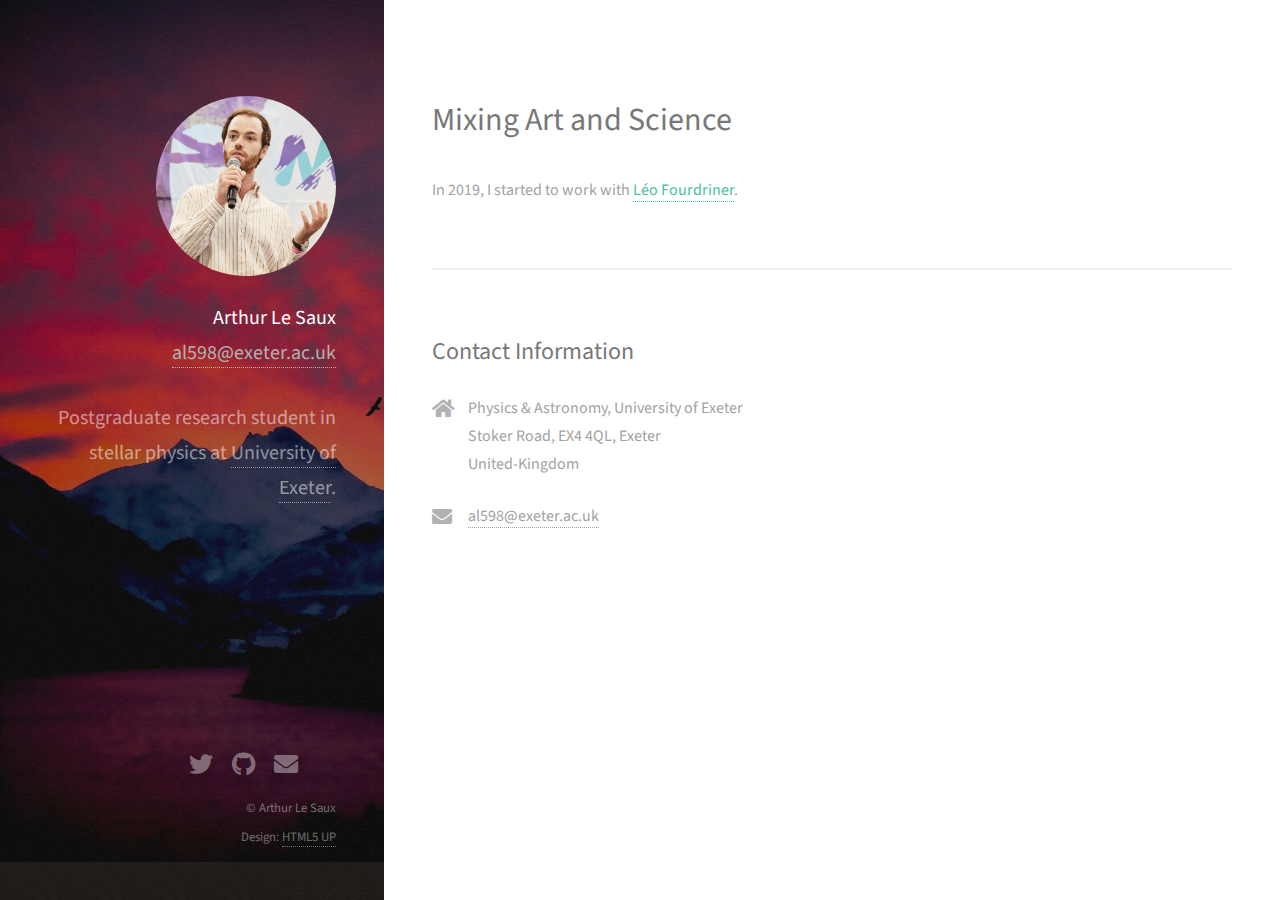
==== art_collab.html @ aef764c3 "Adds artistic collaboration section" ====
<!DOCTYPE HTML>
<!--
	Strata by HTML5 UP
	html5up.net | @ajlkn
	Free for personal and commercial use under the CCA 3.0 license (html5up.net/license)
-->
<html>
	<head>
		<title>Arthur Le Saux</title>
		<meta charset="utf-8" />
		<meta name="viewport" content="width=device-width, initial-scale=2, user-scalable=no" />
		<link rel="stylesheet" href="assets/css/main.css" />
	</head>
	<body class="is-preload">

		<!-- Header -->
			<header id="header">
				<div class="inner">
					<a href="./index.html" class="image avatar"><img src="images/me_murex.jpg" alt="" /></a>
					<h1><strong>Arthur Le Saux</strong><br />
					<p> <a href="mailto:al598@exeter.ac.uk">al598@exeter.ac.uk</a> </p>
					Postgraduate research student in  <br />
					stellar physics at <a href="http://emps.exeter.ac.uk/physics-astronomy/">University of Exeter</a>.</h1>
				</div>
			</header>

		<!-- Main -->
			<div id="main">

				<!-- One -->
					<section id="one">
						<header class="major">
							<h2>Mixing Art and Science</h2>
						<!-- 	<p> <a href="mailto:al598@exeter.ac.uk">al598@exeter.ac.uk</a> </p> -->
						</header>
						<p> In 2019, I started to work with <a href="https://leofourdrinier.fr/">Léo Fourdriner</a>. </p>
            <!--  <p>  </p>
						<ul class="actions">
							<li><a href="./CV_Arthur_LE_SAUX.pdf" class="button">CV</a></li> <li><a href="https://ui.adsabs.harvard.edu/search/q=author%3A%22Le%20Saux%2C%20A.%22&sort=date%20desc%2C%20bibcode%20desc&p_=0" class="button">Publications</a></li>
						</ul>
						-->
					</section>


				<!-- Two -->
					<!--
					<section id="article1">
						<h2>An asteroseismic expedition for the missing physics in stellar evolution</h2>
						<p><i><b>Le Saux A.</b>, Bellinger E. P., Basu S. et al. (in prep)</i></p>
            <p> To date, most methods used to perform inversions are linear. This can introduce errors, particularly for evolved stars. Thus we
							propose here a method based on non-linear inversion. Here we propose to build static stellar models with
							a flexible composition profile and to use a stellar evolution code to relax these models, i.e. to solve the full non-linear equations of
							stellar structure. The composition profiles that are compatible with the stellar oscillation data are sought using a Markov chain Monte
							Carlo (MCMC) method.
					 </p>
						<ul class="actions">
							<li><a href="https://kspa.soe.ucsc.edu/sites/default/files/KASP2021_report_project_Arthur_Le_Saux.pdf" class="button" target="_blank" rel="noopener noreferrer">Project report</a></li>
						</ul>
					</section>
					-->


				<!-- Three -->
					<section id="three">
						<h2>Contact Information</h2>
						<!-- <p>Accumsan pellentesque commodo blandit enim arcu non at amet id arcu magna. Accumsan orci faucibus id eu lorem semper nunc nisi lorem vulputate lorem neque lorem ipsum dolor.</p>
						<div class="row">
							<div class="col-8 col-12-small">
								<form method="post" action="#">
									<div class="row gtr-uniform gtr-50">
										<div class="col-6 col-12-xsmall"><input type="text" name="name" id="name" placeholder="Name" /></div>
										<div class="col-6 col-12-xsmall"><input type="email" name="email" id="email" placeholder="Email" /></div>
										<div class="col-12"><textarea name="message" id="message" placeholder="Message" rows="4"></textarea></div>
									</div>
								</form>
								<ul class="actions">
									<li><input type="submit" value="Send Message" /></li>
								</ul>
							</div>
						-->
							<div class="col-4 col-12-small">
								<ul class="labeled-icons">
									<li>
										<h3 class="icon solid fa-home"><span class="label">Address</span></h3>
										Physics & Astronomy, University of Exeter<br />
										Stoker Road, EX4 4QL, Exeter<br />
										United-Kingdom
									</li>
									<li>
										<!--
										<h3 class="icon solid fa-mobile-alt"><span class="label">Phone</span></h3>
										000-000-0000
									</li>
								-->
									<li>
										<h3 class="icon solid fa-envelope"><span class="label">Email</span></h3>
										<a href="mailto:al598@exeter.ac.uk">al598@exeter.ac.uk</a>
									</li>
								</ul>
							</div>
						</div>
					</section>

				<!-- Four -->
				<!--
					<section id="four">
						<h2>Elements</h2>

						<section>
							<h4>Text</h4>
							<p>This is <b>bold</b> and this is <strong>strong</strong>. This is <i>italic</i> and this is <em>emphasized</em>.
							This is <sup>superscript</sup> text and this is <sub>subscript</sub> text.
							This is <u>underlined</u> and this is code: <code>for (;;) { ... }</code>. Finally, <a href="#">this is a link</a>.</p>
							<hr />
							<header>
								<h4>Heading with a Subtitle</h4>
								<p>Lorem ipsum dolor sit amet nullam id egestas urna aliquam</p>
							</header>
							<p>Nunc lacinia ante nunc ac lobortis. Interdum adipiscing gravida odio porttitor sem non mi integer non faucibus ornare mi ut ante amet placerat aliquet. Volutpat eu sed ante lacinia sapien lorem accumsan varius montes viverra nibh in adipiscing blandit tempus accumsan.</p>
							<header>
								<h5>Heading with a Subtitle</h5>
								<p>Lorem ipsum dolor sit amet nullam id egestas urna aliquam</p>
							</header>
							<p>Nunc lacinia ante nunc ac lobortis. Interdum adipiscing gravida odio porttitor sem non mi integer non faucibus ornare mi ut ante amet placerat aliquet. Volutpat eu sed ante lacinia sapien lorem accumsan varius montes viverra nibh in adipiscing blandit tempus accumsan.</p>
							<hr />
							<h2>Heading Level 2</h2>
							<h3>Heading Level 3</h3>
							<h4>Heading Level 4</h4>
							<h5>Heading Level 5</h5>
							<h6>Heading Level 6</h6>
							<hr />
							<h5>Blockquote</h5>
							<blockquote>Fringilla nisl. Donec accumsan interdum nisi, quis tincidunt felis sagittis eget tempus euismod. Vestibulum ante ipsum primis in faucibus vestibulum. Blandit adipiscing eu felis iaculis volutpat ac adipiscing accumsan faucibus. Vestibulum ante ipsum primis in faucibus lorem ipsum dolor sit amet nullam adipiscing eu felis.</blockquote>
							<h5>Preformatted</h5>
							<pre><code>i = 0;

while (!deck.isInOrder()) {
print 'Iteration ' + i;
deck.shuffle();
i++;
}

print 'It took ' + i + ' iterations to sort the deck.';</code></pre>
						</section>

						<section>
							<h4>Lists</h4>
							<div class="row">
								<div class="col-6 col-12-xsmall">
									<h5>Unordered</h5>
									<ul>
										<li>Dolor pulvinar etiam magna etiam.</li>
										<li>Sagittis adipiscing lorem eleifend.</li>
										<li>Felis enim feugiat dolore viverra.</li>
									</ul>
									<h5>Alternate</h5>
									<ul class="alt">
										<li>Dolor pulvinar etiam magna etiam.</li>
										<li>Sagittis adipiscing lorem eleifend.</li>
										<li>Felis enim feugiat dolore viverra.</li>
									</ul>
								</div>
								<div class="col-6 col-12-xsmall">
									<h5>Ordered</h5>
									<ol>
										<li>Dolor pulvinar etiam magna etiam.</li>
										<li>Etiam vel felis at lorem sed viverra.</li>
										<li>Felis enim feugiat dolore viverra.</li>
										<li>Dolor pulvinar etiam magna etiam.</li>
										<li>Etiam vel felis at lorem sed viverra.</li>
										<li>Felis enim feugiat dolore viverra.</li>
									</ol>
									<h5>Icons</h5>
									<ul class="icons">
										<li><a href="#" class="icon brands fa-twitter"><span class="label">Twitter</span></a></li>
										<li><a href="#" class="icon brands fa-facebook-f"><span class="label">Facebook</span></a></li>
										<li><a href="#" class="icon brands fa-instagram"><span class="label">Instagram</span></a></li>
										<li><a href="#" class="icon brands fa-github"><span class="label">Github</span></a></li>
										<li><a href="#" class="icon brands fa-dribbble"><span class="label">Dribbble</span></a></li>
										<li><a href="#" class="icon brands fa-tumblr"><span class="label">Tumblr</span></a></li>
									</ul>
								</div>
							</div>
							<h5>Actions</h5>
							<ul class="actions">
								<li><a href="#" class="button primary">Default</a></li>
								<li><a href="#" class="button">Default</a></li>
							</ul>
							<ul class="actions small">
								<li><a href="#" class="button primary small">Small</a></li>
								<li><a href="#" class="button small">Small</a></li>
							</ul>
							<div class="row">
								<div class="col-6 col-12-small">
									<ul class="actions stacked">
										<li><a href="#" class="button primary">Default</a></li>
										<li><a href="#" class="button">Default</a></li>
									</ul>
								</div>
								<div class="col-6 col-12-small">
									<ul class="actions stacked">
										<li><a href="#" class="button primary small">Small</a></li>
										<li><a href="#" class="button small">Small</a></li>
									</ul>
								</div>
								<div class="col-6 col-12-small">
									<ul class="actions stacked">
										<li><a href="#" class="button primary fit">Default</a></li>
										<li><a href="#" class="button fit">Default</a></li>
									</ul>
								</div>
								<div class="col-6 col-12-small">
									<ul class="actions stacked">
										<li><a href="#" class="button primary small fit">Small</a></li>
										<li><a href="#" class="button small fit">Small</a></li>
									</ul>
								</div>
							</div>
						</section>

						<section>
							<h4>Table</h4>
							<h5>Default</h5>
							<div class="table-wrapper">
								<table>
									<thead>
										<tr>
											<th>Name</th>
											<th>Description</th>
											<th>Price</th>
										</tr>
									</thead>
									<tbody>
										<tr>
											<td>Item One</td>
											<td>Ante turpis integer aliquet porttitor.</td>
											<td>29.99</td>
										</tr>
										<tr>
											<td>Item Two</td>
											<td>Vis ac commodo adipiscing arcu aliquet.</td>
											<td>19.99</td>
										</tr>
										<tr>
											<td>Item Three</td>
											<td> Morbi faucibus arcu accumsan lorem.</td>
											<td>29.99</td>
										</tr>
										<tr>
											<td>Item Four</td>
											<td>Vitae integer tempus condimentum.</td>
											<td>19.99</td>
										</tr>
										<tr>
											<td>Item Five</td>
											<td>Ante turpis integer aliquet porttitor.</td>
											<td>29.99</td>
										</tr>
									</tbody>
									<tfoot>
										<tr>
											<td colspan="2"></td>
											<td>100.00</td>
										</tr>
									</tfoot>
								</table>
							</div>

							<h5>Alternate</h5>
							<div class="table-wrapper">
								<table class="alt">
									<thead>
										<tr>
											<th>Name</th>
											<th>Description</th>
											<th>Price</th>
										</tr>
									</thead>
									<tbody>
										<tr>
											<td>Item One</td>
											<td>Ante turpis integer aliquet porttitor.</td>
											<td>29.99</td>
										</tr>
										<tr>
											<td>Item Two</td>
											<td>Vis ac commodo adipiscing arcu aliquet.</td>
											<td>19.99</td>
										</tr>
										<tr>
											<td>Item Three</td>
											<td> Morbi faucibus arcu accumsan lorem.</td>
											<td>29.99</td>
										</tr>
										<tr>
											<td>Item Four</td>
											<td>Vitae integer tempus condimentum.</td>
											<td>19.99</td>
										</tr>
										<tr>
											<td>Item Five</td>
											<td>Ante turpis integer aliquet porttitor.</td>
											<td>29.99</td>
										</tr>
									</tbody>
									<tfoot>
										<tr>
											<td colspan="2"></td>
											<td>100.00</td>
										</tr>
									</tfoot>
								</table>
							</div>
						</section>

						<section>
							<h4>Buttons</h4>
							<ul class="actions">
								<li><a href="#" class="button primary">Primary</a></li>
								<li><a href="#" class="button">Default</a></li>
							</ul>
							<ul class="actions">
								<li><a href="#" class="button large">Large</a></li>
								<li><a href="#" class="button">Default</a></li>
								<li><a href="#" class="button small">Small</a></li>
							</ul>
							<ul class="actions fit">
								<li><a href="#" class="button primary fit">Fit</a></li>
								<li><a href="#" class="button fit">Fit</a></li>
							</ul>
							<ul class="actions fit small">
								<li><a href="#" class="button primary fit small">Fit + Small</a></li>
								<li><a href="#" class="button fit small">Fit + Small</a></li>
							</ul>
							<ul class="actions">
								<li><a href="#" class="button primary icon solid fa-download">Icon</a></li>
								<li><a href="#" class="button icon solid fa-download">Icon</a></li>
							</ul>
							<ul class="actions">
								<li><span class="button primary disabled">Primary</span></li>
								<li><span class="button disabled">Default</span></li>
							</ul>
						</section>

						<section>
							<h4>Form</h4>
							<form method="post" action="#">
								<div class="row gtr-uniform gtr-50">
									<div class="col-6 col-12-xsmall">
										<input type="text" name="demo-name" id="demo-name" value="" placeholder="Name" />
									</div>
									<div class="col-6 col-12-xsmall">
										<input type="email" name="demo-email" id="demo-email" value="" placeholder="Email" />
									</div>
									<div class="col-12">
										<select name="demo-category" id="demo-category">
											<option value="">- Category -</option>
											<option value="1">Manufacturing</option>
											<option value="1">Shipping</option>
											<option value="1">Administration</option>
											<option value="1">Human Resources</option>
										</select>
									</div>
									<div class="col-4 col-12-small">
										<input type="radio" id="demo-priority-low" name="demo-priority" checked>
										<label for="demo-priority-low">Low Priority</label>
									</div>
									<div class="col-4 col-12-small">
										<input type="radio" id="demo-priority-normal" name="demo-priority">
										<label for="demo-priority-normal">Normal Priority</label>
									</div>
									<div class="col-4 col-12-small">
										<input type="radio" id="demo-priority-high" name="demo-priority">
										<label for="demo-priority-high">High Priority</label>
									</div>
									<div class="col-6 col-12-small">
										<input type="checkbox" id="demo-copy" name="demo-copy">
										<label for="demo-copy">Email me a copy of this message</label>
									</div>
									<div class="col-6 col-12-small">
										<input type="checkbox" id="demo-human" name="demo-human" checked>
										<label for="demo-human">I am a human and not a robot</label>
									</div>
									<div class="col-12">
										<textarea name="demo-message" id="demo-message" placeholder="Enter your message" rows="6"></textarea>
									</div>
									<div class="col-12">
										<ul class="actions">
											<li><input type="submit" value="Send Message" class="primary" /></li>
											<li><input type="reset" value="Reset" /></li>
										</ul>
									</div>
								</div>
							</form>
						</section>

						<section>
							<h4>Image</h4>
							<h5>Fit</h5>
							<div class="box alt">
								<div class="row gtr-50 gtr-uniform">
									<div class="col-12"><span class="image fit"><img src="images/fulls/05.jpg" alt="" /></span></div>
									<div class="col-4"><span class="image fit"><img src="images/thumbs/01.jpg" alt="" /></span></div>
									<div class="col-4"><span class="image fit"><img src="images/thumbs/02.jpg" alt="" /></span></div>
									<div class="col-4"><span class="image fit"><img src="images/thumbs/03.jpg" alt="" /></span></div>
									<div class="col-4"><span class="image fit"><img src="images/thumbs/04.jpg" alt="" /></span></div>
									<div class="col-4"><span class="image fit"><img src="images/thumbs/05.jpg" alt="" /></span></div>
									<div class="col-4"><span class="image fit"><img src="images/thumbs/06.jpg" alt="" /></span></div>
									<div class="col-4"><span class="image fit"><img src="images/thumbs/03.jpg" alt="" /></span></div>
									<div class="col-4"><span class="image fit"><img src="images/thumbs/02.jpg" alt="" /></span></div>
									<div class="col-4"><span class="image fit"><img src="images/thumbs/01.jpg" alt="" /></span></div>
								</div>
							</div>
							<h5>Left &amp; Right</h5>
							<p><span class="image left"><img src="images/avatar.jpg" alt="" /></span>Fringilla nisl. Donec accumsan interdum nisi, quis tincidunt felis sagittis eget. tempus euismod. Vestibulum ante ipsum primis in faucibus vestibulum. Blandit adipiscing eu felis iaculis volutpat ac adipiscing accumsan eu faucibus. Integer ac pellentesque praesent tincidunt felis sagittis eget. tempus euismod. Vestibulum ante ipsum primis in faucibus vestibulum. Blandit adipiscing eu felis iaculis volutpat ac adipiscing accumsan eu faucibus. Integer ac pellentesque praesent. Donec accumsan interdum nisi, quis tincidunt felis sagittis eget. tempus euismod. Vestibulum ante ipsum primis in faucibus vestibulum. Blandit adipiscing eu felis iaculis volutpat ac adipiscing accumsan eu faucibus. Integer ac pellentesque praesent tincidunt felis sagittis eget. tempus euismod. Vestibulum ante ipsum primis in faucibus vestibulum. Blandit adipiscing eu felis iaculis volutpat ac adipiscing accumsan eu faucibus. Integer ac pellentesque praesent.</p>
							<p><span class="image right"><img src="images/avatar.jpg" alt="" /></span>Fringilla nisl. Donec accumsan interdum nisi, quis tincidunt felis sagittis eget. tempus euismod. Vestibulum ante ipsum primis in faucibus vestibulum. Blandit adipiscing eu felis iaculis volutpat ac adipiscing accumsan eu faucibus. Integer ac pellentesque praesent tincidunt felis sagittis eget. tempus euismod. Vestibulum ante ipsum primis in faucibus vestibulum. Blandit adipiscing eu felis iaculis volutpat ac adipiscing accumsan eu faucibus. Integer ac pellentesque praesent. Donec accumsan interdum nisi, quis tincidunt felis sagittis eget. tempus euismod. Vestibulum ante ipsum primis in faucibus vestibulum. Blandit adipiscing eu felis iaculis volutpat ac adipiscing accumsan eu faucibus. Integer ac pellentesque praesent tincidunt felis sagittis eget. tempus euismod. Vestibulum ante ipsum primis in faucibus vestibulum. Blandit adipiscing eu felis iaculis volutpat ac adipiscing accumsan eu faucibus. Integer ac pellentesque praesent.</p>
						</section>

					</section>
				-->

			</div>

		<!-- Footer -->
			<footer id="footer">
				<div class="inner">
					<ul class="icons">
						<li><a href="https://twitter.com/arthurlsx" class="icon brands fa-twitter"><span class="label">Twitter</span></a></li>
						<li><a href="https://github.com/arthurlesaux" class="icon brands fa-github"><span class="label">Github</span></a></li>
						<!--<li><a href="#" class="icon brands fa-dribbble"><span class="label">Dribbble</span></a></li>-->
						<li><a href="mailto:al598@exeter.ac.uk" class="icon solid fa-envelope"><span class="label">Email</span></a></li>
						<li><a style="orcid.logo.icon.svg" href="https://orcid.org/0000-0002-6686-7956"><i class="icon orcid.logo.icon.svg"></i> </a></li>
						<li><a href="https://orcid.org/0000-0002-6686-7956" target=_blank rel=noopener aria-label=orcid><i class="ai ai-orcid big-icon"></i></a></li>
					</ul>
					<ul class="copyright">
						<li>&copy; Arthur Le Saux</li><li>Design: <a href="http://html5up.net">HTML5 UP</a></li>
					</ul>
				</div>
			</footer>

		<!-- Scripts -->
			<script src="assets/js/jquery.min.js"></script>
			<script src="assets/js/jquery.poptrox.min.js"></script>
			<script src="assets/js/browser.min.js"></script>
			<script src="assets/js/breakpoints.min.js"></script>
			<script src="assets/js/util.js"></script>
			<script src="assets/js/main.js"></script>

	</body>
</html>
---- assets/css/main.css ----
@import url("fontawesome-all.min.css");
@import url("https://fonts.googleapis.com/css?family=Source+Sans+Pro:400,400italic");

/*
	Strata by HTML5 UP
	html5up.net | @ajlkn
	Free for personal and commercial use under the CCA 3.0 license (html5up.net/license)
*/

html, body, div, span, applet, object,
iframe, h1, h2, h3, h4, h5, h6, p, blockquote,
pre, a, abbr, acronym, address, big, cite,
code, del, dfn, em, img, ins, kbd, q, s, samp,
small, strike, strong, sub, sup, tt, var, b,
u, i, center, dl, dt, dd, ol, ul, li, fieldset,
form, label, legend, table, caption, tbody,
tfoot, thead, tr, th, td, article, aside,
canvas, details, embed, figure, figcaption,
footer, header, hgroup, menu, nav, output, ruby,
section, summary, time, mark, audio, video {
	margin: 0;
	padding: 0;
	border: 0;
	font-size: 100%;
	font: inherit;
	vertical-align: baseline;}

article, aside, details, figcaption, figure,
footer, header, hgroup, menu, nav, section {
	display: block;}

body {
	line-height: 1;
}

ol, ul {
	list-style: none;
}

blockquote, q {
	quotes: none;
}

	blockquote:before, blockquote:after, q:before, q:after {
		content: '';
		content: none;
	}

table {
	border-collapse: collapse;
	border-spacing: 0;
}

body {
	-webkit-text-size-adjust: none;
}

mark {
	background-color: transparent;
	color: inherit;
}

input::-moz-focus-inner {
	border: 0;
	padding: 0;
}

input, select, textarea {
	-moz-appearance: none;
	-webkit-appearance: none;
	-ms-appearance: none;
	appearance: none;
}

/* Basic */

	html {
		box-sizing: border-box;
	}

	*, *:before, *:after {
		box-sizing: inherit;
	}

	body {
		background: #fff;
	}

		body.is-preload *, body.is-preload *:before, body.is-preload *:after {
			-moz-animation: none !important;
			-webkit-animation: none !important;
			-ms-animation: none !important;
			animation: none !important;
			-moz-transition: none !important;
			-webkit-transition: none !important;
			-ms-transition: none !important;
			transition: none !important;
		}

	body, input, select, textarea {
		color: #a2a2a2;
		font-family: "Source Sans Pro", Helvetica, sans-serif;
		font-size: 16pt;
		font-weight: 400;
		line-height: 1.75em;
	}

	a {
		-moz-transition: color 0.2s ease-in-out, border-color 0.2s ease-in-out;
		-webkit-transition: color 0.2s ease-in-out, border-color 0.2s ease-in-out;
		-ms-transition: color 0.2s ease-in-out, border-color 0.2s ease-in-out;
		transition: color 0.2s ease-in-out, border-color 0.2s ease-in-out;
		border-bottom: dotted 1px;
		color: #49bf9d;
		text-decoration: none;
	}

		a:hover {
			border-bottom-color: transparent;
			color: #49bf9d !important;
			text-decoration: none;
		}

	strong, b {
		color: #787878;
		font-weight: 400;
	}

	em, i {
		font-style: italic;
	}

	p {
		margin: 0 0 2em 0;
	}

	h1, h2, h3, h4, h5, h6 {
		color: #787878;
		font-weight: 400;
		line-height: 1em;
		margin: 0 0 1em 0;
	}

		h1 a, h2 a, h3 a, h4 a, h5 a, h6 a {
			color: inherit;
			text-decoration: none;
		}

	h1 {
		font-size: 2em;
		line-height: 1.5em;
	}

	h2 {
		font-size: 1.5em;
		line-height: 1.5em;
	}

	h3 {
		font-size: 1.25em;
		line-height: 1.5em;
	}

	h4 {
		font-size: 1.1em;
		line-height: 1.5em;
	}

	h5 {
		font-size: 0.9em;
		line-height: 1.5em;
	}

	h6 {
		font-size: 0.7em;
		line-height: 1.5em;
	}

	sub {
		font-size: 0.8em;
		position: relative;
		top: 0.5em;
	}

	sup {
		font-size: 0.8em;
		position: relative;
		top: -0.5em;
	}

	hr {
		border: 0;
		border-bottom: solid 2px #efefef;
		margin: 2em 0;
	}

		hr.major {
			margin: 3em 0;
		}

	blockquote {
		border-left: solid 6px #efefef;
		font-style: italic;
		margin: 0 0 2em 0;
		padding: 0.5em 0 0.5em 1.5em;
	}

	code {
		background: #f7f7f7;
		border-radius: 0.35em;
		border: solid 2px #efefef;
		font-family: "Courier New", monospace;
		font-size: 0.9em;
		margin: 0 0.25em;
		padding: 0.25em 0.65em;
	}

	pre {
		-webkit-overflow-scrolling: touch;
		font-family: "Courier New", monospace;
		font-size: 0.9em;
		margin: 0 0 2em 0;
	}

		pre code {
			display: block;
			line-height: 1.75em;
			padding: 1em 1.5em;
			overflow-x: auto;
		}

	.align-left {
		text-align: left;
	}

	.align-center {
		text-align: center;
	}

	.align-right {
		text-align: right;
	}

/* Container */

	.container {
		margin: 0 auto;
		max-width: calc(100% - 4em);
		width: 100%;
	}

		.container.xsmall {
			width: 25%;
		}

		.container.small {
			width: 50%;
		}

		.container.medium {
			width: 75%;
		}

		.container.large {
			width: 125%;
		}

		.container.xlarge {
			width: 150%;
		}

		.container.max {
			width: 100%;
		}

		@media screen and (max-width: 980px) {

			.container {
				width: 100% !important;
				max-width: 100% !important;
			}

		}

		@media screen and (max-width: 480px) {

			.container {
				max-width: calc(100% - 3em);
			}

		}

/* Row */

	.row {
		display: flex;
		flex-wrap: wrap;
		box-sizing: border-box;
		align-items: stretch;
	}

		.row > * {
			box-sizing: border-box;
		}

		.row.gtr-uniform > * > :last-child {
			margin-bottom: 0;
		}

		.row.aln-left {
			justify-content: flex-start;
		}

		.row.aln-center {
			justify-content: center;
		}

		.row.aln-right {
			justify-content: flex-end;
		}

		.row.aln-top {
			align-items: flex-start;
		}

		.row.aln-middle {
			align-items: center;
		}

		.row.aln-bottom {
			align-items: flex-end;
		}

		.row > .imp {
			order: -1;
		}

		.row > .col-1 {
			width: 8.33333%;
		}

		.row > .off-1 {
			margin-left: 8.33333%;
		}

		.row > .col-2 {
			width: 16.66667%;
		}

		.row > .off-2 {
			margin-left: 16.66667%;
		}

		.row > .col-3 {
			width: 25%;
		}

		.row > .off-3 {
			margin-left: 25%;
		}

		.row > .col-4 {
			width: 33.33333%;
		}

		.row > .off-4 {
			margin-left: 33.33333%;
		}

		.row > .col-5 {
			width: 41.66667%;
		}

		.row > .off-5 {
			margin-left: 41.66667%;
		}

		.row > .col-6 {
			width: 50%;
		}

		.row > .off-6 {
			margin-left: 50%;
		}

		.row > .col-7 {
			width: 58.33333%;
		}

		.row > .off-7 {
			margin-left: 58.33333%;
		}

		.row > .col-8 {
			width: 66.66667%;
		}

		.row > .off-8 {
			margin-left: 66.66667%;
		}

		.row > .col-9 {
			width: 75%;
		}

		.row > .off-9 {
			margin-left: 75%;
		}

		.row > .col-10 {
			width: 83.33333%;
		}

		.row > .off-10 {
			margin-left: 83.33333%;
		}

		.row > .col-11 {
			width: 91.66667%;
		}

		.row > .off-11 {
			margin-left: 91.66667%;
		}

		.row > .col-12 {
			width: 100%;
		}

		.row > .off-12 {
			margin-left: 100%;
		}

		.row.gtr-0 {
			margin-top: 0;
			margin-left: 0em;
		}

			.row.gtr-0 > * {
				padding: 0 0 0 0em;
			}

			.row.gtr-0.gtr-uniform {
				margin-top: 0em;
			}

				.row.gtr-0.gtr-uniform > * {
					padding-top: 0em;
				}

		.row.gtr-25 {
			margin-top: 0;
			margin-left: -0.625em;
		}

			.row.gtr-25 > * {
				padding: 0 0 0 0.625em;
			}

			.row.gtr-25.gtr-uniform {
				margin-top: -0.625em;
			}

				.row.gtr-25.gtr-uniform > * {
					padding-top: 0.625em;
				}

		.row.gtr-50 {
			margin-top: 0;
			margin-left: -1.25em;
		}

			.row.gtr-50 > * {
				padding: 0 0 0 1.25em;
			}

			.row.gtr-50.gtr-uniform {
				margin-top: -1.25em;
			}

				.row.gtr-50.gtr-uniform > * {
					padding-top: 1.25em;
				}

		.row {
			margin-top: 0;
			margin-left: -2.5em;
		}

			.row > * {
				padding: 0 0 0 2.5em;
			}

			.row.gtr-uniform {
				margin-top: -2.5em;
			}

				.row.gtr-uniform > * {
					padding-top: 2.5em;
				}

		.row.gtr-150 {
			margin-top: 0;
			margin-left: -3.75em;
		}

			.row.gtr-150 > * {
				padding: 0 0 0 3.75em;
			}

			.row.gtr-150.gtr-uniform {
				margin-top: -3.75em;
			}

				.row.gtr-150.gtr-uniform > * {
					padding-top: 3.75em;
				}

		.row.gtr-200 {
			margin-top: 0;
			margin-left: -5em;
		}

			.row.gtr-200 > * {
				padding: 0 0 0 5em;
			}

			.row.gtr-200.gtr-uniform {
				margin-top: -5em;
			}

				.row.gtr-200.gtr-uniform > * {
					padding-top: 5em;
				}

		@media screen and (max-width: 1800px) {

			.row {
				display: flex;
				flex-wrap: wrap;
				box-sizing: border-box;
				align-items: stretch;
			}

				.row > * {
					box-sizing: border-box;
				}

				.row.gtr-uniform > * > :last-child {
					margin-bottom: 0;
				}

				.row.aln-left {
					justify-content: flex-start;
				}

				.row.aln-center {
					justify-content: center;
				}

				.row.aln-right {
					justify-content: flex-end;
				}

				.row.aln-top {
					align-items: flex-start;
				}

				.row.aln-middle {
					align-items: center;
				}

				.row.aln-bottom {
					align-items: flex-end;
				}

				.row > .imp-xlarge {
					order: -1;
				}

				.row > .col-1-xlarge {
					width: 8.33333%;
				}

				.row > .off-1-xlarge {
					margin-left: 8.33333%;
				}

				.row > .col-2-xlarge {
					width: 16.66667%;
				}

				.row > .off-2-xlarge {
					margin-left: 16.66667%;
				}

				.row > .col-3-xlarge {
					width: 25%;
				}

				.row > .off-3-xlarge {
					margin-left: 25%;
				}

				.row > .col-4-xlarge {
					width: 33.33333%;
				}

				.row > .off-4-xlarge {
					margin-left: 33.33333%;
				}

				.row > .col-5-xlarge {
					width: 41.66667%;
				}

				.row > .off-5-xlarge {
					margin-left: 41.66667%;
				}

				.row > .col-6-xlarge {
					width: 50%;
				}

				.row > .off-6-xlarge {
					margin-left: 50%;
				}

				.row > .col-7-xlarge {
					width: 58.33333%;
				}

				.row > .off-7-xlarge {
					margin-left: 58.33333%;
				}

				.row > .col-8-xlarge {
					width: 66.66667%;
				}

				.row > .off-8-xlarge {
					margin-left: 66.66667%;
				}

				.row > .col-9-xlarge {
					width: 75%;
				}

				.row > .off-9-xlarge {
					margin-left: 75%;
				}

				.row > .col-10-xlarge {
					width: 83.33333%;
				}

				.row > .off-10-xlarge {
					margin-left: 83.33333%;
				}

				.row > .col-11-xlarge {
					width: 91.66667%;
				}

				.row > .off-11-xlarge {
					margin-left: 91.66667%;
				}

				.row > .col-12-xlarge {
					width: 100%;
				}

				.row > .off-12-xlarge {
					margin-left: 100%;
				}

				.row.gtr-0 {
					margin-top: 0;
					margin-left: 0em;
				}

					.row.gtr-0 > * {
						padding: 0 0 0 0em;
					}

					.row.gtr-0.gtr-uniform {
						margin-top: 0em;
					}

						.row.gtr-0.gtr-uniform > * {
							padding-top: 0em;
						}

				.row.gtr-25 {
					margin-top: 0;
					margin-left: -0.625em;
				}

					.row.gtr-25 > * {
						padding: 0 0 0 0.625em;
					}

					.row.gtr-25.gtr-uniform {
						margin-top: -0.625em;
					}

						.row.gtr-25.gtr-uniform > * {
							padding-top: 0.625em;
						}

				.row.gtr-50 {
					margin-top: 0;
					margin-left: -1.25em;
				}

					.row.gtr-50 > * {
						padding: 0 0 0 1.25em;
					}

					.row.gtr-50.gtr-uniform {
						margin-top: -1.25em;
					}

						.row.gtr-50.gtr-uniform > * {
							padding-top: 1.25em;
						}

				.row {
					margin-top: 0;
					margin-left: -2.5em;
				}

					.row > * {
						padding: 0 0 0 2.5em;
					}

					.row.gtr-uniform {
						margin-top: -2.5em;
					}

						.row.gtr-uniform > * {
							padding-top: 2.5em;
						}

				.row.gtr-150 {
					margin-top: 0;
					margin-left: -3.75em;
				}

					.row.gtr-150 > * {
						padding: 0 0 0 3.75em;
					}

					.row.gtr-150.gtr-uniform {
						margin-top: -3.75em;
					}

						.row.gtr-150.gtr-uniform > * {
							padding-top: 3.75em;
						}

				.row.gtr-200 {
					margin-top: 0;
					margin-left: -5em;
				}

					.row.gtr-200 > * {
						padding: 0 0 0 5em;
					}

					.row.gtr-200.gtr-uniform {
						margin-top: -5em;
					}

						.row.gtr-200.gtr-uniform > * {
							padding-top: 5em;
						}

		}

		@media screen and (max-width: 1280px) {

			.row {
				display: flex;
				flex-wrap: wrap;
				box-sizing: border-box;
				align-items: stretch;
			}

				.row > * {
					box-sizing: border-box;
				}

				.row.gtr-uniform > * > :last-child {
					margin-bottom: 0;
				}

				.row.aln-left {
					justify-content: flex-start;
				}

				.row.aln-center {
					justify-content: center;
				}

				.row.aln-right {
					justify-content: flex-end;
				}

				.row.aln-top {
					align-items: flex-start;
				}

				.row.aln-middle {
					align-items: center;
				}

				.row.aln-bottom {
					align-items: flex-end;
				}

				.row > .imp-large {
					order: -1;
				}

				.row > .col-1-large {
					width: 8.33333%;
				}

				.row > .off-1-large {
					margin-left: 8.33333%;
				}

				.row > .col-2-large {
					width: 16.66667%;
				}

				.row > .off-2-large {
					margin-left: 16.66667%;
				}

				.row > .col-3-large {
					width: 25%;
				}

				.row > .off-3-large {
					margin-left: 25%;
				}

				.row > .col-4-large {
					width: 33.33333%;
				}

				.row > .off-4-large {
					margin-left: 33.33333%;
				}

				.row > .col-5-large {
					width: 41.66667%;
				}

				.row > .off-5-large {
					margin-left: 41.66667%;
				}

				.row > .col-6-large {
					width: 50%;
				}

				.row > .off-6-large {
					margin-left: 50%;
				}

				.row > .col-7-large {
					width: 58.33333%;
				}

				.row > .off-7-large {
					margin-left: 58.33333%;
				}

				.row > .col-8-large {
					width: 66.66667%;
				}

				.row > .off-8-large {
					margin-left: 66.66667%;
				}

				.row > .col-9-large {
					width: 75%;
				}

				.row > .off-9-large {
					margin-left: 75%;
				}

				.row > .col-10-large {
					width: 83.33333%;
				}

				.row > .off-10-large {
					margin-left: 83.33333%;
				}

				.row > .col-11-large {
					width: 91.66667%;
				}

				.row > .off-11-large {
					margin-left: 91.66667%;
				}

				.row > .col-12-large {
					width: 100%;
				}

				.row > .off-12-large {
					margin-left: 100%;
				}

				.row.gtr-0 {
					margin-top: 0;
					margin-left: 0em;
				}

					.row.gtr-0 > * {
						padding: 0 0 0 0em;
					}

					.row.gtr-0.gtr-uniform {
						margin-top: 0em;
					}

						.row.gtr-0.gtr-uniform > * {
							padding-top: 0em;
						}

				.row.gtr-25 {
					margin-top: 0;
					margin-left: -0.5em;
				}

					.row.gtr-25 > * {
						padding: 0 0 0 0.5em;
					}

					.row.gtr-25.gtr-uniform {
						margin-top: -0.5em;
					}

						.row.gtr-25.gtr-uniform > * {
							padding-top: 0.5em;
						}

				.row.gtr-50 {
					margin-top: 0;
					margin-left: -1em;
				}

					.row.gtr-50 > * {
						padding: 0 0 0 1em;
					}

					.row.gtr-50.gtr-uniform {
						margin-top: -1em;
					}

						.row.gtr-50.gtr-uniform > * {
							padding-top: 1em;
						}

				.row {
					margin-top: 0;
					margin-left: -2em;
				}

					.row > * {
						padding: 0 0 0 2em;
					}

					.row.gtr-uniform {
						margin-top: -2em;
					}

						.row.gtr-uniform > * {
							padding-top: 2em;
						}

				.row.gtr-150 {
					margin-top: 0;
					margin-left: -3em;
				}

					.row.gtr-150 > * {
						padding: 0 0 0 3em;
					}

					.row.gtr-150.gtr-uniform {
						margin-top: -3em;
					}

						.row.gtr-150.gtr-uniform > * {
							padding-top: 3em;
						}

				.row.gtr-200 {
					margin-top: 0;
					margin-left: -4em;
				}

					.row.gtr-200 > * {
						padding: 0 0 0 4em;
					}

					.row.gtr-200.gtr-uniform {
						margin-top: -4em;
					}

						.row.gtr-200.gtr-uniform > * {
							padding-top: 4em;
						}

		}

		@media screen and (max-width: 980px) {

			.row {
				display: flex;
				flex-wrap: wrap;
				box-sizing: border-box;
				align-items: stretch;
			}

				.row > * {
					box-sizing: border-box;
				}

				.row.gtr-uniform > * > :last-child {
					margin-bottom: 0;
				}

				.row.aln-left {
					justify-content: flex-start;
				}

				.row.aln-center {
					justify-content: center;
				}

				.row.aln-right {
					justify-content: flex-end;
				}

				.row.aln-top {
					align-items: flex-start;
				}

				.row.aln-middle {
					align-items: center;
				}

				.row.aln-bottom {
					align-items: flex-end;
				}

				.row > .imp-medium {
					order: -1;
				}

				.row > .col-1-medium {
					width: 8.33333%;
				}

				.row > .off-1-medium {
					margin-left: 8.33333%;
				}

				.row > .col-2-medium {
					width: 16.66667%;
				}

				.row > .off-2-medium {
					margin-left: 16.66667%;
				}

				.row > .col-3-medium {
					width: 25%;
				}

				.row > .off-3-medium {
					margin-left: 25%;
				}

				.row > .col-4-medium {
					width: 33.33333%;
				}

				.row > .off-4-medium {
					margin-left: 33.33333%;
				}

				.row > .col-5-medium {
					width: 41.66667%;
				}

				.row > .off-5-medium {
					margin-left: 41.66667%;
				}

				.row > .col-6-medium {
					width: 50%;
				}

				.row > .off-6-medium {
					margin-left: 50%;
				}

				.row > .col-7-medium {
					width: 58.33333%;
				}

				.row > .off-7-medium {
					margin-left: 58.33333%;
				}

				.row > .col-8-medium {
					width: 66.66667%;
				}

				.row > .off-8-medium {
					margin-left: 66.66667%;
				}

				.row > .col-9-medium {
					width: 75%;
				}

				.row > .off-9-medium {
					margin-left: 75%;
				}

				.row > .col-10-medium {
					width: 83.33333%;
				}

				.row > .off-10-medium {
					margin-left: 83.33333%;
				}

				.row > .col-11-medium {
					width: 91.66667%;
				}

				.row > .off-11-medium {
					margin-left: 91.66667%;
				}

				.row > .col-12-medium {
					width: 100%;
				}

				.row > .off-12-medium {
					margin-left: 100%;
				}

				.row.gtr-0 {
					margin-top: 0;
					margin-left: 0em;
				}

					.row.gtr-0 > * {
						padding: 0 0 0 0em;
					}

					.row.gtr-0.gtr-uniform {
						margin-top: 0em;
					}

						.row.gtr-0.gtr-uniform > * {
							padding-top: 0em;
						}

				.row.gtr-25 {
					margin-top: 0;
					margin-left: -0.5em;
				}

					.row.gtr-25 > * {
						padding: 0 0 0 0.5em;
					}

					.row.gtr-25.gtr-uniform {
						margin-top: -0.5em;
					}

						.row.gtr-25.gtr-uniform > * {
							padding-top: 0.5em;
						}

				.row.gtr-50 {
					margin-top: 0;
					margin-left: -1em;
				}

					.row.gtr-50 > * {
						padding: 0 0 0 1em;
					}

					.row.gtr-50.gtr-uniform {
						margin-top: -1em;
					}

						.row.gtr-50.gtr-uniform > * {
							padding-top: 1em;
						}

				.row {
					margin-top: 0;
					margin-left: -2em;
				}

					.row > * {
						padding: 0 0 0 2em;
					}

					.row.gtr-uniform {
						margin-top: -2em;
					}

						.row.gtr-uniform > * {
							padding-top: 2em;
						}

				.row.gtr-150 {
					margin-top: 0;
					margin-left: -3em;
				}

					.row.gtr-150 > * {
						padding: 0 0 0 3em;
					}

					.row.gtr-150.gtr-uniform {
						margin-top: -3em;
					}

						.row.gtr-150.gtr-uniform > * {
							padding-top: 3em;
						}

				.row.gtr-200 {
					margin-top: 0;
					margin-left: -4em;
				}

					.row.gtr-200 > * {
						padding: 0 0 0 4em;
					}

					.row.gtr-200.gtr-uniform {
						margin-top: -4em;
					}

						.row.gtr-200.gtr-uniform > * {
							padding-top: 4em;
						}

		}

		@media screen and (max-width: 736px) {

			.row {
				display: flex;
				flex-wrap: wrap;
				box-sizing: border-box;
				align-items: stretch;
			}

				.row > * {
					box-sizing: border-box;
				}

				.row.gtr-uniform > * > :last-child {
					margin-bottom: 0;
				}

				.row.aln-left {
					justify-content: flex-start;
				}

				.row.aln-center {
					justify-content: center;
				}

				.row.aln-right {
					justify-content: flex-end;
				}

				.row.aln-top {
					align-items: flex-start;
				}

				.row.aln-middle {
					align-items: center;
				}

				.row.aln-bottom {
					align-items: flex-end;
				}

				.row > .imp-small {
					order: -1;
				}

				.row > .col-1-small {
					width: 8.33333%;
				}

				.row > .off-1-small {
					margin-left: 8.33333%;
				}

				.row > .col-2-small {
					width: 16.66667%;
				}

				.row > .off-2-small {
					margin-left: 16.66667%;
				}

				.row > .col-3-small {
					width: 25%;
				}

				.row > .off-3-small {
					margin-left: 25%;
				}

				.row > .col-4-small {
					width: 33.33333%;
				}

				.row > .off-4-small {
					margin-left: 33.33333%;
				}

				.row > .col-5-small {
					width: 41.66667%;
				}

				.row > .off-5-small {
					margin-left: 41.66667%;
				}

				.row > .col-6-small {
					width: 50%;
				}

				.row > .off-6-small {
					margin-left: 50%;
				}

				.row > .col-7-small {
					width: 58.33333%;
				}

				.row > .off-7-small {
					margin-left: 58.33333%;
				}

				.row > .col-8-small {
					width: 66.66667%;
				}

				.row > .off-8-small {
					margin-left: 66.66667%;
				}

				.row > .col-9-small {
					width: 75%;
				}

				.row > .off-9-small {
					margin-left: 75%;
				}

				.row > .col-10-small {
					width: 83.33333%;
				}

				.row > .off-10-small {
					margin-left: 83.33333%;
				}

				.row > .col-11-small {
					width: 91.66667%;
				}

				.row > .off-11-small {
					margin-left: 91.66667%;
				}

				.row > .col-12-small {
					width: 100%;
				}

				.row > .off-12-small {
					margin-left: 100%;
				}

				.row.gtr-0 {
					margin-top: 0;
					margin-left: 0em;
				}

					.row.gtr-0 > * {
						padding: 0 0 0 0em;
					}

					.row.gtr-0.gtr-uniform {
						margin-top: 0em;
					}

						.row.gtr-0.gtr-uniform > * {
							padding-top: 0em;
						}

				.row.gtr-25 {
					margin-top: 0;
					margin-left: -0.375em;
				}

					.row.gtr-25 > * {
						padding: 0 0 0 0.375em;
					}

					.row.gtr-25.gtr-uniform {
						margin-top: -0.375em;
					}

						.row.gtr-25.gtr-uniform > * {
							padding-top: 0.375em;
						}

				.row.gtr-50 {
					margin-top: 0;
					margin-left: -0.75em;
				}

					.row.gtr-50 > * {
						padding: 0 0 0 0.75em;
					}

					.row.gtr-50.gtr-uniform {
						margin-top: -0.75em;
					}

						.row.gtr-50.gtr-uniform > * {
							padding-top: 0.75em;
						}

				.row {
					margin-top: 0;
					margin-left: -1.5em;
				}

					.row > * {
						padding: 0 0 0 1.5em;
					}

					.row.gtr-uniform {
						margin-top: -1.5em;
					}

						.row.gtr-uniform > * {
							padding-top: 1.5em;
						}

				.row.gtr-150 {
					margin-top: 0;
					margin-left: -2.25em;
				}

					.row.gtr-150 > * {
						padding: 0 0 0 2.25em;
					}

					.row.gtr-150.gtr-uniform {
						margin-top: -2.25em;
					}

						.row.gtr-150.gtr-uniform > * {
							padding-top: 2.25em;
						}

				.row.gtr-200 {
					margin-top: 0;
					margin-left: -3em;
				}

					.row.gtr-200 > * {
						padding: 0 0 0 3em;
					}

					.row.gtr-200.gtr-uniform {
						margin-top: -3em;
					}

						.row.gtr-200.gtr-uniform > * {
							padding-top: 3em;
						}

		}

		@media screen and (max-width: 480px) {

			.row {
				display: flex;
				flex-wrap: wrap;
				box-sizing: border-box;
				align-items: stretch;
			}

				.row > * {
					box-sizing: border-box;
				}

				.row.gtr-uniform > * > :last-child {
					margin-bottom: 0;
				}

				.row.aln-left {
					justify-content: flex-start;
				}

				.row.aln-center {
					justify-content: center;
				}

				.row.aln-right {
					justify-content: flex-end;
				}

				.row.aln-top {
					align-items: flex-start;
				}

				.row.aln-middle {
					align-items: center;
				}

				.row.aln-bottom {
					align-items: flex-end;
				}

				.row > .imp-xsmall {
					order: -1;
				}

				.row > .col-1-xsmall {
					width: 8.33333%;
				}

				.row > .off-1-xsmall {
					margin-left: 8.33333%;
				}

				.row > .col-2-xsmall {
					width: 16.66667%;
				}

				.row > .off-2-xsmall {
					margin-left: 16.66667%;
				}

				.row > .col-3-xsmall {
					width: 25%;
				}

				.row > .off-3-xsmall {
					margin-left: 25%;
				}

				.row > .col-4-xsmall {
					width: 33.33333%;
				}

				.row > .off-4-xsmall {
					margin-left: 33.33333%;
				}

				.row > .col-5-xsmall {
					width: 41.66667%;
				}

				.row > .off-5-xsmall {
					margin-left: 41.66667%;
				}

				.row > .col-6-xsmall {
					width: 50%;
				}

				.row > .off-6-xsmall {
					margin-left: 50%;
				}

				.row > .col-7-xsmall {
					width: 58.33333%;
				}

				.row > .off-7-xsmall {
					margin-left: 58.33333%;
				}

				.row > .col-8-xsmall {
					width: 66.66667%;
				}

				.row > .off-8-xsmall {
					margin-left: 66.66667%;
				}

				.row > .col-9-xsmall {
					width: 75%;
				}

				.row > .off-9-xsmall {
					margin-left: 75%;
				}

				.row > .col-10-xsmall {
					width: 83.33333%;
				}

				.row > .off-10-xsmall {
					margin-left: 83.33333%;
				}

				.row > .col-11-xsmall {
					width: 91.66667%;
				}

				.row > .off-11-xsmall {
					margin-left: 91.66667%;
				}

				.row > .col-12-xsmall {
					width: 100%;
				}

				.row > .off-12-xsmall {
					margin-left: 100%;
				}

				.row.gtr-0 {
					margin-top: 0;
					margin-left: 0em;
				}

					.row.gtr-0 > * {
						padding: 0 0 0 0em;
					}

					.row.gtr-0.gtr-uniform {
						margin-top: 0em;
					}

						.row.gtr-0.gtr-uniform > * {
							padding-top: 0em;
						}

				.row.gtr-25 {
					margin-top: 0;
					margin-left: -0.375em;
				}

					.row.gtr-25 > * {
						padding: 0 0 0 0.375em;
					}

					.row.gtr-25.gtr-uniform {
						margin-top: -0.375em;
					}

						.row.gtr-25.gtr-uniform > * {
							padding-top: 0.375em;
						}

				.row.gtr-50 {
					margin-top: 0;
					margin-left: -0.75em;
				}

					.row.gtr-50 > * {
						padding: 0 0 0 0.75em;
					}

					.row.gtr-50.gtr-uniform {
						margin-top: -0.75em;
					}

						.row.gtr-50.gtr-uniform > * {
							padding-top: 0.75em;
						}

				.row {
					margin-top: 0;
					margin-left: -1.5em;
				}

					.row > * {
						padding: 0 0 0 1.5em;
					}

					.row.gtr-uniform {
						margin-top: -1.5em;
					}

						.row.gtr-uniform > * {
							padding-top: 1.5em;
						}

				.row.gtr-150 {
					margin-top: 0;
					margin-left: -2.25em;
				}

					.row.gtr-150 > * {
						padding: 0 0 0 2.25em;
					}

					.row.gtr-150.gtr-uniform {
						margin-top: -2.25em;
					}

						.row.gtr-150.gtr-uniform > * {
							padding-top: 2.25em;
						}

				.row.gtr-200 {
					margin-top: 0;
					margin-left: -3em;
				}

					.row.gtr-200 > * {
						padding: 0 0 0 3em;
					}

					.row.gtr-200.gtr-uniform {
						margin-top: -3em;
					}

						.row.gtr-200.gtr-uniform > * {
							padding-top: 3em;
						}

		}

/* Section/Article */

	section.special, article.special {
		text-align: center;
	}

	header p {
		color: #b2b2b2;
		position: relative;
		margin: 0 0 1.5em 0;
	}

	header h2 + p {
		font-size: 1.25em;
		margin-top: -1em;
		line-height: 1.5em;
	}

	header h3 + p {
		font-size: 1.1em;
		margin-top: -0.8em;
		line-height: 1.5em;
	}

	header h4 + p,
	header h5 + p,
	header h6 + p {
		font-size: 0.9em;
		margin-top: -0.6em;
		line-height: 1.5em;
	}

	header.major h2 {
		font-size: 2em;
	}

/* Form */

	form {
		margin: 0 0 2em 0;
	}

	label {
		color: #787878;
		display: block;
		font-size: 0.9em;
		font-weight: 400;
		margin: 0 0 1em 0;
	}

	input[type="text"],
	input[type="password"],
	input[type="email"],
	select,
	textarea {
		-moz-appearance: none;
		-webkit-appearance: none;
		-ms-appearance: none;
		appearance: none;
		background: #f7f7f7;
		border-radius: 0.35em;
		border: solid 2px transparent;
		color: inherit;
		display: block;
		outline: 0;
		padding: 0 0.75em;
		text-decoration: none;
		width: 100%;
	}

		input[type="text"]:invalid,
		input[type="password"]:invalid,
		input[type="email"]:invalid,
		select:invalid,
		textarea:invalid {
			box-shadow: none;
		}

		input[type="text"]:focus,
		input[type="password"]:focus,
		input[type="email"]:focus,
		select:focus,
		textarea:focus {
			border-color: #49bf9d;
		}

	select {
		background-image: url("data:image/svg+xml;charset=utf8,%3Csvg xmlns='http://www.w3.org/2000/svg' width='40' height='40' preserveAspectRatio='none' viewBox='0 0 40 40'%3E%3Cpath d='M9.4,12.3l10.4,10.4l10.4-10.4c0.2-0.2,0.5-0.4,0.9-0.4c0.3,0,0.6,0.1,0.9,0.4l3.3,3.3c0.2,0.2,0.4,0.5,0.4,0.9 c0,0.4-0.1,0.6-0.4,0.9L20.7,31.9c-0.2,0.2-0.5,0.4-0.9,0.4c-0.3,0-0.6-0.1-0.9-0.4L4.3,17.3c-0.2-0.2-0.4-0.5-0.4-0.9 c0-0.4,0.1-0.6,0.4-0.9l3.3-3.3c0.2-0.2,0.5-0.4,0.9-0.4S9.1,12.1,9.4,12.3z' fill='%23dfdfdf' /%3E%3C/svg%3E");
		background-size: 1.25rem;
		background-repeat: no-repeat;
		background-position: calc(100% - 1rem) center;
		height: 2.75em;
		padding-right: 2.75em;
		text-overflow: ellipsis;
	}

		select option {
			color: #787878;
			background: #fff;
		}

		select:focus::-ms-value {
			background-color: transparent;
		}

		select::-ms-expand {
			display: none;
		}

	input[type="text"],
	input[type="password"],
	input[type="email"],
	select {
		height: 2.75em;
	}

	textarea {
		padding: 0.75em;
	}

	input[type="checkbox"],
	input[type="radio"] {
		-moz-appearance: none;
		-webkit-appearance: none;
		-ms-appearance: none;
		appearance: none;
		display: block;
		float: left;
		margin-right: -2em;
		opacity: 0;
		width: 1em;
		z-index: -1;
	}

		input[type="checkbox"] + label,
		input[type="radio"] + label {
			text-decoration: none;
			color: #a2a2a2;
			cursor: pointer;
			display: inline-block;
			font-size: 1em;
			font-weight: 400;
			padding-left: 2.4em;
			padding-right: 0.75em;
			position: relative;
		}

			input[type="checkbox"] + label:before,
			input[type="radio"] + label:before {
				-moz-osx-font-smoothing: grayscale;
				-webkit-font-smoothing: antialiased;
				display: inline-block;
				font-style: normal;
				font-variant: normal;
				text-rendering: auto;
				line-height: 1;
				text-transform: none !important;
				font-family: 'Font Awesome 5 Free';
				font-weight: 900;
			}

			input[type="checkbox"] + label:before,
			input[type="radio"] + label:before {
				background: #f7f7f7;
				border-radius: 0.35em;
				border: solid 2px transparent;
				content: '';
				display: inline-block;
				font-size: 0.8em;
				height: 2.0625em;
				left: 0;
				line-height: 1.85625em;
				position: absolute;
				text-align: center;
				top: 0;
				width: 2.0625em;
			}

		input[type="checkbox"]:checked + label:before,
		input[type="radio"]:checked + label:before {
			background: #787878;
			border-color: #787878;
			color: #fff;
			content: '\f00c';
		}

		input[type="checkbox"]:focus + label:before,
		input[type="radio"]:focus + label:before {
			border-color: #49bf9d;
		}

	input[type="checkbox"] + label:before {
		border-radius: 0.35em;
	}

	input[type="radio"] + label:before {
		border-radius: 100%;
	}

	::-webkit-input-placeholder {
		color: #b2b2b2 !important;
		opacity: 1.0;
	}

	:-moz-placeholder {
		color: #b2b2b2 !important;
		opacity: 1.0;
	}

	::-moz-placeholder {
		color: #b2b2b2 !important;
		opacity: 1.0;
	}

	:-ms-input-placeholder {
		color: #b2b2b2 !important;
		opacity: 1.0;
	}

/* Box */

	.box {
		border-radius: 0.35em;
		border: solid 2px #efefef;
		margin-bottom: 2em;
		padding: 1.5em;
	}

		.box > :last-child,
		.box > :last-child > :last-child,
		.box > :last-child > :last-child > :last-child {
			margin-bottom: 0;
		}

		.box.alt {
			border: 0;
			border-radius: 0;
			padding: 0;
		}

/* Icon */

	.icon {
		text-decoration: none;
		border-bottom: none;
		position: relative;
	}

		.icon:before {
			-moz-osx-font-smoothing: grayscale;
			-webkit-font-smoothing: antialiased;
			display: inline-block;
			font-style: normal;
			font-variant: normal;
			text-rendering: auto;
			line-height: 1;
			text-transform: none !important;
			font-family: 'Font Awesome 5 Free';
			font-weight: 400;
		}

		.icon > .label {
			display: none;
		}

		.icon:before {
			line-height: inherit;
		}

		.icon.solid:before {
			font-weight: 900;
		}

		.icon.brands:before {
			font-family: 'Font Awesome 5 Brands';
		}

/* Image */

	.image {
		border-radius: 0.35em;
		border: 0;
		display: inline-block;
		position: relative;
	}

		.image:before {
			-moz-transition: opacity 0.2s ease-in-out;
			-webkit-transition: opacity 0.2s ease-in-out;
			-ms-transition: opacity 0.2s ease-in-out;
			transition: opacity 0.2s ease-in-out;
			background: url("images/overlay.png");
			border-radius: 0.35em;
			content: '';
			display: block;
			height: 100%;
			left: 0;
			opacity: 0.5;
			position: absolute;
			top: 0;
			width: 100%;
		}

		.image.thumb {
			text-align: center;
		}

			.image.thumb:after {
				-moz-transition: opacity 0.2s ease-in-out;
				-webkit-transition: opacity 0.2s ease-in-out;
				-ms-transition: opacity 0.2s ease-in-out;
				transition: opacity 0.2s ease-in-out;
				border-radius: 0.35em;
				border: solid 3px rgba(255, 255, 255, 0.5);
				color: #fff;
				content: 'View';
				display: inline-block;
				font-size: 0.8em;
				font-weight: 400;
				left: 50%;
				line-height: 2.25em;
				margin: -1.25em 0 0 -3em;
				opacity: 0;
				padding: 0 1.5em;
				position: absolute;
				text-align: center;
				text-decoration: none;
				top: 50%;
				white-space: nowrap;
			}

			.image.thumb:hover:after {
				opacity: 1.0;
			}

			.image.thumb:hover:before {
				background: url("images/overlay.png"), url("images/overlay.png");
				opacity: 1.0;
			}

		.image img {
			border-radius: 0.35em;
			display: block;
		}

		.image.left {
			float: left;
			margin: 0 1.5em 1em 0;
			top: 0.25em;
		}

		.image.right {
			float: right;
			margin: 0 0 1em 1.5em;
			top: 0.25em;
		}

		.image.left, .image.right {
			max-width: 40%;
		}

			.image.left img, .image.right img {
				width: 100%;
			}

		.image.fit {
			display: block;
			margin: 0 0 2em 0;
			width: 100%;
		}

			.image.fit img {
				width: 100%;
			}

		.image.avatar {
			border-radius: 100%;
		}

			.image.avatar:before {
				display: none;
			}

			.image.avatar img {
				border-radius: 100%;
				width: 100%;
			}

/* List */

	ol {
		list-style: decimal;
		margin: 0 0 2em 0;
		padding-left: 1.25em;
	}

		ol li {
			padding-left: 0.25em;
		}

	ul {
		list-style: disc;
		margin: 0 0 2em 0;
		padding-left: 1em;
	}

		ul li {
			padding-left: 0.5em;
		}

		ul.alt {
			list-style: none;
			padding-left: 0;
		}

			ul.alt li {
				border-top: solid 2px #efefef;
				padding: 0.5em 0;
			}

				ul.alt li:first-child {
					border-top: 0;
					padding-top: 0;
				}

	dl {
		margin: 0 0 2em 0;
	}

/* Icons */

	ul.icons {
		cursor: default;
		list-style: none;
		padding-left: 0;
	}

		ul.icons li {
			display: inline-block;
			padding: 0 1em 0 0;
		}

			ul.icons li:last-child {
				padding-right: 0;
			}

			ul.icons li .icon:before {
				font-size: 1.5em;
			}

/* Labeled Icons */

	ul.labeled-icons {
		list-style: none;
		padding: 0;
	}

		ul.labeled-icons li {
			line-height: 1.75em;
			margin: 1.5em 0 0 0;
			padding-left: 2.25em;
			position: relative;
		}

			ul.labeled-icons li:first-child {
				margin-top: 0;
			}

			ul.labeled-icons li a {
				color: inherit;
			}

			ul.labeled-icons li h3 {
				color: #b2b2b2;
				left: 0;
				position: absolute;
				text-align: center;
				top: 0;
				width: 1em;
			}

/* Actions */

	ul.actions {
		display: -moz-flex;
		display: -webkit-flex;
		display: -ms-flex;
		display: flex;
		cursor: default;
		list-style: none;
		margin-left: -1em;
		padding-left: 0;
	}

		ul.actions li {
			padding: 0 0 0 1em;
			vertical-align: middle;
		}

		ul.actions.special {
			-moz-justify-content: center;
			-webkit-justify-content: center;
			-ms-justify-content: center;
			justify-content: center;
			width: 100%;
			margin-left: 0;
		}

			ul.actions.special li:first-child {
				padding-left: 0;
			}

		ul.actions.stacked {
			-moz-flex-direction: column;
			-webkit-flex-direction: column;
			-ms-flex-direction: column;
			flex-direction: column;
			margin-left: 0;
		}

			ul.actions.stacked li {
				padding: 1.3em 0 0 0;
			}

				ul.actions.stacked li:first-child {
					padding-top: 0;
				}

		ul.actions.fit {
			width: calc(100% + 1em);
		}

			ul.actions.fit li {
				-moz-flex-grow: 1;
				-webkit-flex-grow: 1;
				-ms-flex-grow: 1;
				flex-grow: 1;
				-moz-flex-shrink: 1;
				-webkit-flex-shrink: 1;
				-ms-flex-shrink: 1;
				flex-shrink: 1;
				width: 100%;
			}

				ul.actions.fit li > * {
					width: 100%;
				}

			ul.actions.fit.stacked {
				width: 100%;
			}

		@media screen and (max-width: 480px) {

			ul.actions:not(.fixed) {
				-moz-flex-direction: column;
				-webkit-flex-direction: column;
				-ms-flex-direction: column;
				flex-direction: column;
				margin-left: 0;
				width: 100% !important;
			}

				ul.actions:not(.fixed) li {
					-moz-flex-grow: 1;
					-webkit-flex-grow: 1;
					-ms-flex-grow: 1;
					flex-grow: 1;
					-moz-flex-shrink: 1;
					-webkit-flex-shrink: 1;
					-ms-flex-shrink: 1;
					flex-shrink: 1;
					padding: 1em 0 0 0;
					text-align: center;
					width: 100%;
				}

					ul.actions:not(.fixed) li > * {
						width: 100%;
					}

					ul.actions:not(.fixed) li:first-child {
						padding-top: 0;
					}

					ul.actions:not(.fixed) li input[type="submit"],
					ul.actions:not(.fixed) li input[type="reset"],
					ul.actions:not(.fixed) li input[type="button"],
					ul.actions:not(.fixed) li button,
					ul.actions:not(.fixed) li .button {
						width: 100%;
					}

						ul.actions:not(.fixed) li input[type="submit"].icon:before,
						ul.actions:not(.fixed) li input[type="reset"].icon:before,
						ul.actions:not(.fixed) li input[type="button"].icon:before,
						ul.actions:not(.fixed) li button.icon:before,
						ul.actions:not(.fixed) li .button.icon:before {
							margin-left: -0.5em;
						}

		}

/* Table */

	.table-wrapper {
		-webkit-overflow-scrolling: touch;
		overflow-x: auto;
	}

	table {
		margin: 0 0 2em 0;
		width: 100%;
	}

		table tbody tr {
			border: solid 1px #efefef;
			border-left: 0;
			border-right: 0;
		}

			table tbody tr:nth-child(2n + 1) {
				background-color: #f7f7f7;
			}

		table td {
			padding: 0.75em 0.75em;
		}

		table th {
			color: #787878;
			font-size: 0.9em;
			font-weight: 400;
			padding: 0 0.75em 0.75em 0.75em;
			text-align: left;
		}

		table thead {
			border-bottom: solid 2px #efefef;
		}

		table tfoot {
			border-top: solid 2px #efefef;
		}

		table.alt {
			border-collapse: separate;
		}

			table.alt tbody tr td {
				border: solid 2px #efefef;
				border-left-width: 0;
				border-top-width: 0;
			}

				table.alt tbody tr td:first-child {
					border-left-width: 2px;
				}

			table.alt tbody tr:first-child td {
				border-top-width: 2px;
			}

			table.alt thead {
				border-bottom: 0;
			}

			table.alt tfoot {
				border-top: 0;
			}

/* Button */

	input[type="submit"],
	input[type="reset"],
	input[type="button"],
	.button {
		-moz-appearance: none;
		-webkit-appearance: none;
		-ms-appearance: none;
		appearance: none;
		-moz-transition: background-color 0.2s ease-in-out, color 0.2s ease-in-out, border-color 0.2s ease-in-out;
		-webkit-transition: background-color 0.2s ease-in-out, color 0.2s ease-in-out, border-color 0.2s ease-in-out;
		-ms-transition: background-color 0.2s ease-in-out, color 0.2s ease-in-out, border-color 0.2s ease-in-out;
		transition: background-color 0.2s ease-in-out, color 0.2s ease-in-out, border-color 0.2s ease-in-out;
		background-color: transparent;
		border-radius: 0.35em;
		border: solid 3px #efefef;
		color: #787878 !important;
		cursor: pointer;
		display: inline-block;
		font-weight: 400;
		height: 3.15em;
		height: calc(2.75em + 6px);
		line-height: 2.75em;
		min-width: 10em;
		padding: 0 1.5em;
		text-align: center;
		text-decoration: none;
		white-space: nowrap;
	}

		input[type="submit"]:hover,
		input[type="reset"]:hover,
		input[type="button"]:hover,
		.button:hover {
			border-color: #49bf9d;
			color: #49bf9d !important;
		}

		input[type="submit"]:active,
		input[type="reset"]:active,
		input[type="button"]:active,
		.button:active {
			background-color: rgba(73, 191, 157, 0.1);
			border-color: #49bf9d;
			color: #49bf9d !important;
		}

		input[type="submit"].icon,
		input[type="reset"].icon,
		input[type="button"].icon,
		.button.icon {
			padding-left: 1.35em;
		}

			input[type="submit"].icon:before,
			input[type="reset"].icon:before,
			input[type="button"].icon:before,
			.button.icon:before {
				margin-right: 0.5em;
			}

		input[type="submit"].fit,
		input[type="reset"].fit,
		input[type="button"].fit,
		.button.fit {
			min-width: 0;
			width: 100%;
		}

		input[type="submit"].small,
		input[type="reset"].small,
		input[type="button"].small,
		.button.small {
			font-size: 0.8em;
		}

		input[type="submit"].large,
		input[type="reset"].large,
		input[type="button"].large,
		.button.large {
			font-size: 1.35em;
		}

		input[type="submit"].primary,
		input[type="reset"].primary,
		input[type="button"].primary,
		.button.primary {
			background-color: #49bf9d;
			border-color: #49bf9d;
			color: #ffffff !important;
		}

			input[type="submit"].primary:hover,
			input[type="reset"].primary:hover,
			input[type="button"].primary:hover,
			.button.primary:hover {
				background-color: #5cc6a7;
				border-color: #5cc6a7;
			}

			input[type="submit"].primary:active,
			input[type="reset"].primary:active,
			input[type="button"].primary:active,
			.button.primary:active {
				background-color: #3eb08f;
				border-color: #3eb08f;
			}

		input[type="submit"].disabled, input[type="submit"]:disabled,
		input[type="reset"].disabled,
		input[type="reset"]:disabled,
		input[type="button"].disabled,
		input[type="button"]:disabled,
		.button.disabled,
		.button:disabled {
			background-color: #e7e7e7 !important;
			border-color: #e7e7e7 !important;
			color: #b2b2b2 !important;
			cursor: default;
		}

/* Work Item */

	.work-item {
		margin: 0 0 2em 0;
	}

		.work-item .image {
			margin: 0 0 1.5em 0;
		}

		.work-item h3 {
			font-size: 1em;
			margin: 0 0 0.5em 0;
		}

		.work-item p {
			font-size: 0.8em;
			line-height: 1.5em;
			margin: 0;
		}

/* Header */

	#header {
		display: -moz-flex;
		display: -webkit-flex;
		display: -ms-flex;
		display: flex;
		-moz-flex-direction: column;
		-webkit-flex-direction: column;
		-ms-flex-direction: column;
		flex-direction: column;
		-moz-align-items: -moz-flex-end;
		-webkit-align-items: -webkit-flex-end;
		-ms-align-items: -ms-flex-end;
		align-items: flex-end;
		-moz-justify-content: space-between;
		-webkit-justify-content: space-between;
		-ms-justify-content: space-between;
		justify-content: space-between;
		background-color: #1f1815;
		background-attachment: scroll,								scroll;
		background-image: url("images/overlay.png"), url("../../images/bg.jpg");
		background-position: top left,							top left;
		background-repeat: repeat,								no-repeat;
		background-size: auto,								150%;
		color: rgba(255, 255, 255, 0.5);
		height: 100%;
		left: 0;
		padding: 8em 4em;
		position: fixed;
		text-align: right;
		top: 0;
		width: 35%;
	}

		#header > * {
			-moz-flex-shrink: 0;
			-webkit-flex-shrink: 0;
			-ms-flex-shrink: 0;
			flex-shrink: 0;
			width: 100%;
		}

		#header > .inner {
			-moz-flex-grow: 1;
			-webkit-flex-grow: 1;
			-ms-flex-grow: 1;
			flex-grow: 1;
			margin: 0 0 2em 0;
		}

		#header strong, #header b {
			color: #ffffff;
		}

		#header h2, #header h3, #header h4, #header h5, #header h6 {
			color: #ffffff;
		}

		#header h1 {
			color: rgba(255, 255, 255, 0.5);
			font-size: 1.35em;
			line-height: 1.75em;
			margin: 0;
		}

		#header .image.avatar {
			margin: 0 0 1em 0;
			width: 11.25em;
		}

/* Footer */

	#footer .icons {
		margin: 1em 0 0 0;
	}

		#footer .icons a {
			color: rgba(255, 255, 255, 0.4);
		}

	#footer .copyright {
		color: rgba(255, 255, 255, 0.4);
		font-size: 0.8em;
		list-style: none;
		margin: 1em 0 0 0;
		padding: 0;
	}

		#footer .copyright li {
			border-left: solid 1px rgba(255, 255, 255, 0.25);
			display: inline-block;
			line-height: 1em;
			margin-left: 0.75em;
			padding-left: 0.75em;
		}

			#footer .copyright li:first-child {
				border-left: 0;
				margin-left: 0;
				padding-left: 0;
			}

			#footer .copyright li a {
				color: inherit;
			}

/* Main */

	#main {
		margin-left: 35%;
		max-width: 54em;
		padding: 8em 4em 4em 4em;
		width: calc(100% - 35%);
	}

		#main > section {
			border-top: solid 2px #efefef;
			margin: 4em 0 0 0;
			padding: 4em 0 0 0;
		}

			#main > section:first-child {
				border-top: 0;
				margin-top: 0;
				padding-top: 0;
			}

/* Poptrox */

	@-moz-keyframes spin {
		0% {
			-moz-transform: rotate(0deg);
			-webkit-transform: rotate(0deg);
			-ms-transform: rotate(0deg);
			transform: rotate(0deg);
		}

		100% {
			-moz-transform: rotate(360deg);
			-webkit-transform: rotate(360deg);
			-ms-transform: rotate(360deg);
			transform: rotate(360deg);
		}
	}

	@-webkit-keyframes spin {
		0% {
			-moz-transform: rotate(0deg);
			-webkit-transform: rotate(0deg);
			-ms-transform: rotate(0deg);
			transform: rotate(0deg);
		}

		100% {
			-moz-transform: rotate(360deg);
			-webkit-transform: rotate(360deg);
			-ms-transform: rotate(360deg);
			transform: rotate(360deg);
		}
	}

	@-ms-keyframes spin {
		0% {
			-moz-transform: rotate(0deg);
			-webkit-transform: rotate(0deg);
			-ms-transform: rotate(0deg);
			transform: rotate(0deg);
		}

		100% {
			-moz-transform: rotate(360deg);
			-webkit-transform: rotate(360deg);
			-ms-transform: rotate(360deg);
			transform: rotate(360deg);
		}
	}

	@keyframes spin {
		0% {
			-moz-transform: rotate(0deg);
			-webkit-transform: rotate(0deg);
			-ms-transform: rotate(0deg);
			transform: rotate(0deg);
		}

		100% {
			-moz-transform: rotate(360deg);
			-webkit-transform: rotate(360deg);
			-ms-transform: rotate(360deg);
			transform: rotate(360deg);
		}
	}

	.poptrox-popup {
		-moz-box-sizing: content-box;
		-webkit-box-sizing: content-box;
		-ms-box-sizing: content-box;
		box-sizing: content-box;
		-webkit-tap-highlight-color: rgba(255, 255, 255, 0);
		background: #fff;
		border-radius: 0.35em;
		box-shadow: 0 0.1em 0.15em 0 rgba(0, 0, 0, 0.15);
		overflow: hidden;
		padding-bottom: 3em;
	}

		.poptrox-popup .loader {
			text-decoration: none;
			-moz-animation: spin 1s linear infinite;
			-webkit-animation: spin 1s linear infinite;
			-ms-animation: spin 1s linear infinite;
			animation: spin 1s linear infinite;
			font-size: 1.5em;
			height: 1em;
			left: 50%;
			line-height: 1em;
			margin: -0.5em 0 0 -0.5em;
			position: absolute;
			top: 50%;
			width: 1em;
		}

			.poptrox-popup .loader:before {
				-moz-osx-font-smoothing: grayscale;
				-webkit-font-smoothing: antialiased;
				display: inline-block;
				font-style: normal;
				font-variant: normal;
				text-rendering: auto;
				line-height: 1;
				text-transform: none !important;
				font-family: 'Font Awesome 5 Free';
				font-weight: 900;
			}

			.poptrox-popup .loader:before {
				content: '\f1ce';
			}

		.poptrox-popup .caption {
			background: #fff;
			bottom: 0;
			cursor: default;
			font-size: 0.9em;
			height: 3em;
			left: 0;
			line-height: 2.8em;
			position: absolute;
			text-align: center;
			width: 100%;
			z-index: 1;
		}

		.poptrox-popup .nav-next,
		.poptrox-popup .nav-previous {
			text-decoration: none;
			-moz-transition: opacity 0.2s ease-in-out;
			-webkit-transition: opacity 0.2s ease-in-out;
			-ms-transition: opacity 0.2s ease-in-out;
			transition: opacity 0.2s ease-in-out;
			-webkit-tap-highlight-color: rgba(255, 255, 255, 0);
			background: rgba(0, 0, 0, 0.01);
			cursor: pointer;
			height: 100%;
			opacity: 0;
			position: absolute;
			top: 0;
			width: 50%;
		}

			.poptrox-popup .nav-next:before,
			.poptrox-popup .nav-previous:before {
				-moz-osx-font-smoothing: grayscale;
				-webkit-font-smoothing: antialiased;
				display: inline-block;
				font-style: normal;
				font-variant: normal;
				text-rendering: auto;
				line-height: 1;
				text-transform: none !important;
				font-family: 'Font Awesome 5 Free';
				font-weight: 900;
			}

			.poptrox-popup .nav-next:before,
			.poptrox-popup .nav-previous:before {
				color: #fff;
				font-size: 2.5em;
				height: 1em;
				line-height: 1em;
				margin-top: -0.75em;
				position: absolute;
				text-align: center;
				top: 50%;
				width: 1.5em;
			}

		.poptrox-popup .nav-next {
			right: 0;
		}

			.poptrox-popup .nav-next:before {
				content: '\f105';
				right: 0;
			}

		.poptrox-popup .nav-previous {
			left: 0;
		}

			.poptrox-popup .nav-previous:before {
				content: '\f104';
				left: 0;
			}

		.poptrox-popup .closer {
			text-decoration: none;
			-moz-transition: opacity 0.2s ease-in-out;
			-webkit-transition: opacity 0.2s ease-in-out;
			-ms-transition: opacity 0.2s ease-in-out;
			transition: opacity 0.2s ease-in-out;
			-webkit-tap-highlight-color: rgba(255, 255, 255, 0);
			color: #fff;
			height: 4em;
			line-height: 4em;
			opacity: 0;
			position: absolute;
			right: 0;
			text-align: center;
			top: 0;
			width: 4em;
			z-index: 2;
		}

			.poptrox-popup .closer:before {
				-moz-osx-font-smoothing: grayscale;
				-webkit-font-smoothing: antialiased;
				display: inline-block;
				font-style: normal;
				font-variant: normal;
				text-rendering: auto;
				line-height: 1;
				text-transform: none !important;
				font-family: 'Font Awesome 5 Free';
				font-weight: 900;
			}

			.poptrox-popup .closer:before {
				-moz-box-sizing: content-box;
				-webkit-box-sizing: content-box;
				-ms-box-sizing: content-box;
				box-sizing: content-box;
				border-radius: 100%;
				border: solid 3px rgba(255, 255, 255, 0.5);
				content: '\f00d';
				display: block;
				font-size: 1em;
				height: 1.75em;
				left: 50%;
				line-height: 1.75em;
				margin: -0.875em 0 0 -0.875em;
				position: absolute;
				top: 50%;
				width: 1.75em;
			}

		.poptrox-popup:hover .nav-next,
		.poptrox-popup:hover .nav-previous {
			opacity: 0.5;
		}

			.poptrox-popup:hover .nav-next:hover,
			.poptrox-popup:hover .nav-previous:hover {
				opacity: 1.0;
			}

		.poptrox-popup:hover .closer {
			opacity: 0.5;
		}

			.poptrox-popup:hover .closer:hover {
				opacity: 1.0;
			}

/* Touch */

	body.is-touch .image.thumb:before {
		opacity: 0.5 !important;
	}

	body.is-touch .image.thumb:after {
		display: none !important;
	}

	body.is-touch #header {
		background-attachment: scroll;
		background-size: auto, cover;
	}

	body.is-touch .poptrox-popup .nav-next,
	body.is-touch .poptrox-popup .nav-previous,
	body.is-touch .poptrox-popup .closer {
		opacity: 1.0 !important;
	}

/* XLarge */

	@media screen and (max-width: 1800px) {

		/* Basic */

			body, input, select, textarea {
				font-size: 12pt;
			}

	}

/* Large */

	@media screen and (max-width: 1280px) {

		/* Header */

			#header {
				padding: 6em 3em 3em 3em;
				width: 30%;
			}

				#header h1 {
					font-size: 1.25em;
				}

					#header h1 br {
						display: none;
					}

				#header > .inner {
					margin-bottom: 0;
				}

		/* Footer */

			#footer .copyright li {
				border-left-width: 0;
				display: block;
				line-height: 2.25em;
				margin-left: 0;
				padding-left: 0;
			}

		/* Main */

			#main {
				margin-left: 30%;
				max-width: none;
				padding: 6em 3em 3em 3em;
				width: calc(100% - 30%);
			}

	}

/* Medium */

	@media screen and (max-width: 980px) {

		/* Basic */

			h1 br, h2 br, h3 br, h4 br, h5 br, h6 br {
				display: none;
			}

		/* List */

			ul.icons li .icon {
				font-size: 1.25em;
			}

		/* Header */

			#header {
				background-attachment: scroll;
				background-position: top left, center center;
				background-size: auto,		cover;
				left: auto;
				padding: 6em 4em;
				position: relative;
				text-align: center;
				top: auto;
				width: 100%;
				display: block;
			}

				#header h1 {
					font-size: 1.75em;
				}

					#header h1 br {
						display: inline;
					}

		/* Footer */

			#footer {
				background-attachment: scroll;
				background-color: #1f1815;
				background-image: url("images/overlay.png"), url("../../images/bg.jpg");
				background-position: top left,						bottom center;
				background-repeat: repeat,							no-repeat;
				background-size: auto,							cover;
				bottom: auto;
				left: auto;
				padding: 4em 4em 6em 4em;
				position: relative;
				text-align: center;
				width: 100%;
			}

				#footer .icons {
					margin: 0 0 1em 0;
				}

				#footer .copyright {
					margin: 0 0 1em 0;
				}

					#footer .copyright li {
						border-left-width: 1px;
						display: inline-block;
						line-height: 1em;
						margin-left: 0.75em;
						padding-left: 0.75em;
					}

		/* Main */

			#main {
				margin: 0;
				padding: 6em 4em;
				width: 100%;
			}

	}

/* Small */

	@media screen and (max-width: 736px) {

		/* Basic */

			h1 {
				font-size: 1.5em;
			}

			h2 {
				font-size: 1.2em;
			}

			h3 {
				font-size: 1em;
			}

		/* Section/Article */

			section.special, article.special {
				text-align: center;
			}

			header.major h2 {
				font-size: 1.35em;
			}

		/* List */

			ul.labeled-icons li {
				padding-left: 2em;
			}

				ul.labeled-icons li h3 {
					line-height: 1.75em;
				}

		/* Header */

			#header {
				padding: 2.25em 1.5em;
			}

				#header h1 {
					font-size: 1.35em;
				}

		/* Footer */

			#footer {
				padding: 2.25em 1.5em;
			}

		/* Main */

			#main {
				padding: 2.25em 1.5em 0.25em 1.5em;
			}

				#main > section {
					margin: 2.25em 0 0 0;
					padding: 2.25em 0 0 0;
				}

		/* Poptrox */

			.poptrox-popup {
				border-radius: 0;
			}

				.poptrox-popup .nav-next:before,
				.poptrox-popup .nav-previous:before {
					margin-top: -1em;
				}

	}

/* XSmall */

	@media screen and (max-width: 480px) {

		/* Header */

			#header {
				padding: 4.5em 1.5em;
			}

				#header h1 br {
					display: none;
				}

		/* Footer */

			#footer .copyright li {
				border-left-width: 0;
				display: block;
				line-height: 2.25em;
				margin-left: 0;
				padding-left: 0;
			}

	}
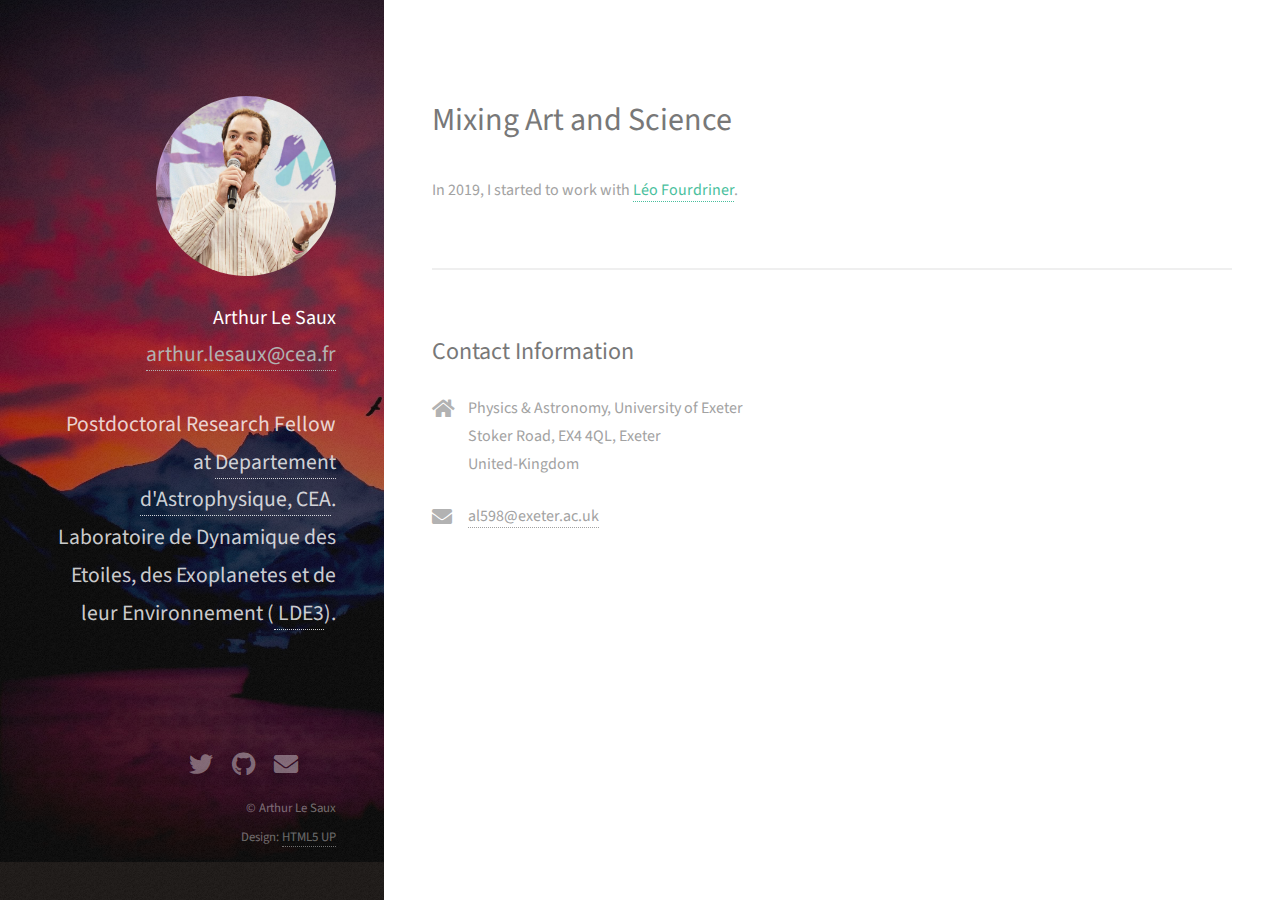
==== commit 0372ca05: "Updates header, change font size" ====
--- a/art_collab.html
+++ b/art_collab.html
@@ -17,10 +17,10 @@
 			<header id="header">
 				<div class="inner">
 					<a href="./index.html" class="image avatar"><img src="images/me_murex.jpg" alt="" /></a>
-					<h1><strong>Arthur Le Saux</strong><br />
-					<p> <a href="mailto:al598@exeter.ac.uk">al598@exeter.ac.uk</a> </p>
-					Postgraduate research student in  <br />
-					stellar physics at <a href="http://emps.exeter.ac.uk/physics-astronomy/">University of Exeter</a>.</h1>
+					<h1><strong>Arthur Le Saux</strong></h1>
+                    <h2><p> <a href="mailto:arthur.lesaux@cea.fr">arthur.lesaux@cea.fr</a> </p>
+					Postdoctoral Research Fellow at <a href="https://irfu.cea.fr/dap/index.php">Departement d'Astrophysique, CEA</a>. <br>
+				  Laboratoire de Dynamique des Etoiles, des Exoplanetes et de leur Environnement (<a href="https://irfu.cea.fr/dap/LDEE/index.php"> LDE3</a>).</h2>
 				</div>
 			</header>
 
--- a/assets/css/main.css
+++ b/assets/css/main.css
@@ -2627,12 +2627,19 @@
 			color: #ffffff;
 		}
 
-		#header h2, #header h3, #header h4, #header h5, #header h6 {
+		#header h3, #header h4, #header h5, #header h6 {
 			color: #ffffff;
 		}
 
 		#header h1 {
 			color: rgba(255, 255, 255, 0.5);
+			font-size: 2.5em;
+			line-height: 1.75em;
+			margin: 0;
+		}
+
+		#header h2 {
+			color: rgba(255, 255, 255, 0.8);
 			font-size: 1.35em;
 			line-height: 1.75em;
 			margin: 0;
